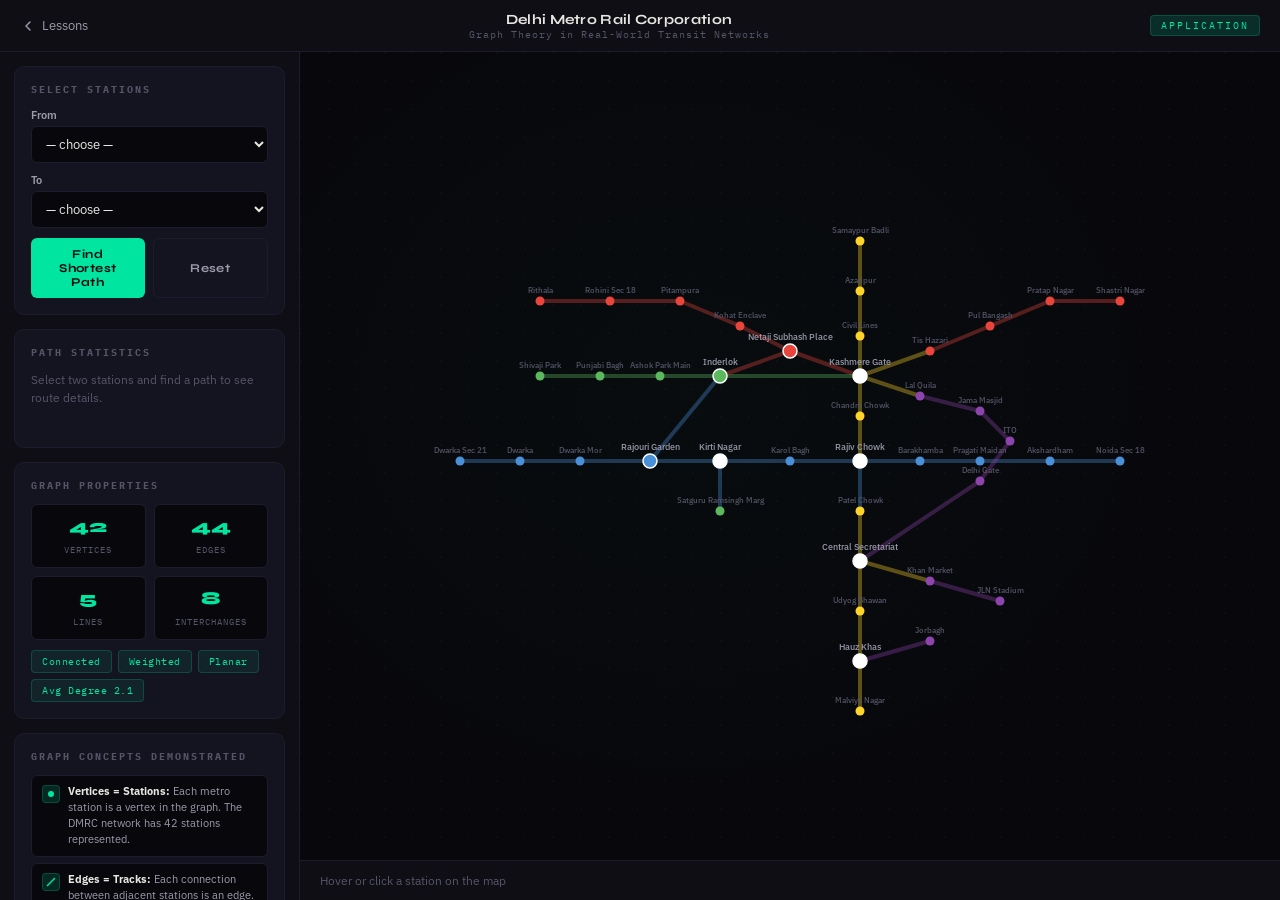
==== application.html @ 1f4780c2 "added applications" ====
<!DOCTYPE html>
<html lang="en">
<head>
    <meta charset="UTF-8">
    <meta name="viewport" content="width=device-width, initial-scale=1.0">
    <title>DMRC — Graph Theory in Practice</title>
    <link rel="preconnect" href="https://fonts.googleapis.com">
    <link rel="preconnect" href="https://fonts.gstatic.com" crossorigin>
    <link href="https://fonts.googleapis.com/css2?family=Syne:wght@400;600;700;800&family=IBM+Plex+Sans:wght@300;400;500;600&family=IBM+Plex+Mono:wght@300;400;500&display=swap" rel="stylesheet">
    <link rel="stylesheet" href="application.css">
</head>
<body>
    <div class="app-page">

        <header class="app-header">
            <a href="index.html" class="back-link">
                <svg width="16" height="16" viewBox="0 0 16 16" fill="none"><path d="M10 12L6 8l4-4" stroke="currentColor" stroke-width="1.5" stroke-linecap="round" stroke-linejoin="round"/></svg>
                Lessons
            </a>
            <div class="header-center">
                <h1 class="header-title">Delhi Metro Rail Corporation</h1>
                <p class="header-sub">Graph Theory in Real-World Transit Networks</p>
            </div>
            <span class="header-badge">APPLICATION</span>
        </header>

        <div class="app-body">

            <aside class="sidebar-panel">

                <div class="control-card">
                    <h3 class="card-heading">Select Stations</h3>
                    <div class="select-row">
                        <label>From</label>
                        <select id="sourceSelect">
                            <option value="">— choose —</option>
                        </select>
                    </div>
                    <div class="select-row">
                        <label>To</label>
                        <select id="destSelect">
                            <option value="">— choose —</option>
                        </select>
                    </div>
                    <div class="btn-row">
                        <button class="btn btn-primary" id="findPathBtn">Find Shortest Path</button>
                        <button class="btn btn-outline" id="resetBtn">Reset</button>
                    </div>
                </div>

                <div class="control-card">
                    <h3 class="card-heading">Path Statistics</h3>
                    <div id="pathOutput" class="path-output">
                        <p class="path-empty">Select two stations and find a path to see route details.</p>
                    </div>
                </div>

                <div class="control-card">
                    <h3 class="card-heading">Graph Properties</h3>
                    <div class="props-grid">
                        <div class="mini-prop">
                            <span class="mini-val" id="mpV">0</span>
                            <span class="mini-lbl">Vertices</span>
                        </div>
                        <div class="mini-prop">
                            <span class="mini-val" id="mpE">0</span>
                            <span class="mini-lbl">Edges</span>
                        </div>
                        <div class="mini-prop">
                            <span class="mini-val" id="mpLines">0</span>
                            <span class="mini-lbl">Lines</span>
                        </div>
                        <div class="mini-prop">
                            <span class="mini-val" id="mpInt">0</span>
                            <span class="mini-lbl">Interchanges</span>
                        </div>
                    </div>
                    <div class="detected-props" id="detectedProps"></div>
                </div>

                <div class="control-card">
                    <h3 class="card-heading">Graph Concepts Demonstrated</h3>
                    <div class="concepts-list" id="conceptsList"></div>
                </div>

            </aside>

            <main class="map-area">
                <div class="map-wrap" id="mapWrap">
                    <svg id="metroMap" xmlns="http://www.w3.org/2000/svg" viewBox="0 0 800 550">
                        <g id="edgesG"></g>
                        <g id="pathG"></g>
                        <g id="nodesG"></g>
                    </svg>
                </div>
                <div class="station-info" id="stationInfo">
                    <span class="info-empty">Hover or click a station on the map</span>
                </div>
            </main>

        </div>
    </div>
    <script src="application.js"></script>
</body>
</html>
---- application.css ----
:root {
    --bg: #08080c;
    --surface: #0e0e14;
    --surface-2: #141420;
    --border: #1c1c2e;
    --accent: #00e5a0;
    --accent-dim: rgba(0,229,160,0.15);
    --accent-glow: rgba(0,229,160,0.08);
    --text-primary: #e8e6e1;
    --text-secondary: #9a9aaa;
    --text-muted: #555568;

    --blue-line: #4a90d9;
    --yellow-line: #ffd428;
    --red-line: #e8453c;
    --green-line: #5cb85c;
    --violet-line: #8e44ad;
    --path-color: #00e5a0;
}

*, *::before, *::after { margin:0; padding:0; box-sizing:border-box; }
html { font-size:16px; }
body {
    font-family:'IBM Plex Sans',sans-serif;
    color:var(--text-primary);
    background:var(--bg);
    height:100vh;
    overflow:hidden;
}

/* ─── PAGE ─── */
.app-page { display:flex; flex-direction:column; height:100vh; }

.app-header {
    display:flex; align-items:center; justify-content:space-between;
    padding:0 20px; height:52px;
    background:var(--surface);
    border-bottom:1px solid var(--border);
    flex-shrink:0; z-index:10;
}
.back-link {
    display:flex; align-items:center; gap:6px;
    font-size:13px; color:var(--text-secondary);
    text-decoration:none; transition:color .2s;
}
.back-link:hover { color:var(--accent); }
.header-center { text-align:center; flex:1; }
.header-title {
    font-family:'Syne',sans-serif; font-size:14px;
    font-weight:700; letter-spacing:.3px;
}
.header-sub {
    font-family:'IBM Plex Mono',monospace; font-size:10px;
    color:var(--text-muted); letter-spacing:1px;
}
.header-badge {
    font-family:'IBM Plex Mono',monospace; font-size:10px;
    letter-spacing:2px; text-transform:uppercase;
    color:var(--accent); background:var(--accent-dim);
    padding:3px 10px; border-radius:4px;
    border:1px solid rgba(0,229,160,0.2);
}

/* ─── BODY ─── */
.app-body { display:flex; flex:1; overflow:hidden; }

/* ─── SIDEBAR ─── */
.sidebar-panel {
    width:300px; flex-shrink:0;
    background:var(--surface);
    border-right:1px solid var(--border);
    overflow-y:auto; padding:14px;
    display:flex; flex-direction:column; gap:14px;
}
.sidebar-panel::-webkit-scrollbar { width:4px; }
.sidebar-panel::-webkit-scrollbar-track { background:var(--surface); }
.sidebar-panel::-webkit-scrollbar-thumb { background:var(--border); border-radius:2px; }

.control-card {
    background:var(--surface-2);
    border:1px solid var(--border);
    border-radius:10px; padding:16px;
}
.card-heading {
    font-family:'IBM Plex Mono',monospace;
    font-size:10px; letter-spacing:2px;
    text-transform:uppercase; color:var(--text-muted);
    margin-bottom:12px;
}

/* ─── SELECTS ─── */
.select-row { margin-bottom:10px; }
.select-row label {
    display:block; font-size:11px; font-weight:600;
    color:var(--text-secondary); margin-bottom:4px;
}
.select-row select {
    width:100%; padding:8px 10px;
    background:var(--bg); color:var(--text-primary);
    border:1px solid var(--border); border-radius:6px;
    font-family:'IBM Plex Sans',sans-serif; font-size:13px;
    cursor:pointer; transition:border-color .2s;
}
.select-row select:focus {
    outline:none; border-color:var(--accent);
}
.select-row select option { background:var(--bg); }

/* ─── BUTTONS ─── */
.btn-row { display:flex; gap:8px; margin-top:4px; }
.btn {
    font-family:'Syne',sans-serif; font-weight:700;
    font-size:12px; letter-spacing:.4px;
    padding:9px 18px; border-radius:6px;
    cursor:pointer; transition:all .2s;
    border:none; flex:1; text-align:center;
}
.btn-primary { background:var(--accent); color:var(--bg); }
.btn-primary:hover { background:#00cc90; transform:translateY(-1px); box-shadow:0 3px 12px rgba(0,229,160,.25); }
.btn-outline { background:transparent; color:var(--text-secondary); border:1px solid var(--border); }
.btn-outline:hover { border-color:var(--accent); color:var(--accent); }

/* ─── PATH OUTPUT ─── */
.path-output { min-height:60px; }
.path-empty { font-size:12px; color:var(--text-muted); line-height:1.5; }
.path-summary {
    display:grid; grid-template-columns:1fr 1fr; gap:8px;
    margin-bottom:14px;
}
.path-stat {
    background:var(--bg); border-radius:6px; padding:10px;
    text-align:center; border:1px solid var(--border);
}
.path-stat .p-val {
    font-family:'Syne',sans-serif; font-size:20px;
    font-weight:800; color:var(--accent); display:block;
}
.path-stat .p-lbl {
    font-family:'IBM Plex Mono',monospace; font-size:9px;
    letter-spacing:1px; text-transform:uppercase;
    color:var(--text-muted);
}

.path-steps { display:flex; flex-direction:column; gap:0; position:relative; }
.step {
    display:flex; align-items:flex-start; gap:10px;
    padding:6px 0; position:relative;
}
.step-dot {
    width:12px; height:12px; border-radius:50%;
    flex-shrink:0; margin-top:3px; border:2px solid;
    position:relative; z-index:1;
}
.step-info { flex:1; }
.step-name { font-size:12px; font-weight:600; color:var(--text-primary); }
.step-detail {
    font-family:'IBM Plex Mono',monospace; font-size:10px;
    color:var(--text-muted); margin-top:1px;
}
.step-connector {
    width:2px; height:14px; margin-left:5px;
    position:relative; z-index:0;
}

/* ─── PROPS GRID ─── */
.props-grid {
    display:grid; grid-template-columns:1fr 1fr; gap:8px;
    margin-bottom:10px;
}
.mini-prop {
    background:var(--bg); border-radius:6px; padding:10px;
    text-align:center; border:1px solid var(--border);
}
.mini-val {
    font-family:'Syne',sans-serif; font-size:18px;
    font-weight:800; color:var(--accent); display:block;
}
.mini-lbl {
    font-family:'IBM Plex Mono',monospace; font-size:9px;
    letter-spacing:1px; text-transform:uppercase;
    color:var(--text-muted);
}

.detected-props {
    display:flex; flex-wrap:wrap; gap:6px;
}
.prop-tag {
    font-family:'IBM Plex Mono',monospace; font-size:10px;
    letter-spacing:.5px; padding:4px 10px;
    border-radius:4px; border:1px solid;
    color:var(--accent); background:var(--accent-glow);
    border-color:rgba(0,229,160,0.2);
}

.concepts-list { display:flex; flex-direction:column; gap:6px; }
.concept-item {
    display:flex; align-items:flex-start; gap:8px;
    padding:8px 10px; background:var(--bg);
    border-radius:6px; border:1px solid var(--border);
}
.concept-icon {
    width:18px; height:18px; border-radius:4px;
    background:var(--accent-dim); border:1px solid rgba(0,229,160,0.2);
    display:flex; align-items:center; justify-content:center;
    flex-shrink:0; margin-top:1px;
}
.concept-icon svg { width:10px; height:10px; }
.concept-text { font-size:11px; color:var(--text-secondary); line-height:1.45; }
.concept-text strong { color:var(--text-primary); }

/* ─── MAP ─── */
.map-area {
    flex:1; display:flex; flex-direction:column;
    overflow:hidden; background:var(--bg);
    background-image:
        radial-gradient(ellipse at 40% 40%, rgba(0,229,160,.02) 0%, transparent 60%),
        radial-gradient(circle at 1px 1px, rgba(255,255,255,.02) 1px, transparent 0);
    background-size:100%, 28px 28px;
}
.map-wrap {
    flex:1; padding:16px; overflow:auto;
    display:flex; align-items:center; justify-content:center;
}
#metroMap {
    width:100%; max-width:800px; height:auto;
    user-select:none;
}

/* ─── SVG ELEMENTS ─── */
.metro-edge { stroke-width:4; stroke-linecap:round; opacity:.35; }
.metro-edge.highlight { opacity:1; stroke-width:5; filter:drop-shadow(0 0 4px rgba(0,229,160,.5)); }
.station-node {
    cursor:pointer; transition:filter .15s;
}
.station-node:hover { filter:drop-shadow(0 0 6px rgba(0,229,160,.6)); }
.station-label {
    font-family:'IBM Plex Sans',sans-serif;
    font-size:8px; font-weight:500;
    fill:var(--text-muted); pointer-events:none;
    user-select:none;
}
.station-label.visible { fill:var(--text-secondary); font-size:9px; }
.path-glow { stroke-width:7; stroke-linecap:round; opacity:.2; fill:none; }
.path-line { stroke-width:4; stroke-linecap:round; fill:none; }
.path-station { fill:var(--path-color); }
.station-marker { transition:all .2s; }

/* ─── STATION INFO BAR ─── */
.station-info {
    padding:10px 20px; border-top:1px solid var(--border);
    background:var(--surface); min-height:40px;
    display:flex; align-items:center; gap:20px;
    flex-wrap:wrap;
}
.info-empty { font-size:12px; color:var(--text-muted); }
.info-stat {
    display:flex; align-items:center; gap:6px;
}
.info-dot {
    width:10px; height:10px; border-radius:50%;
}
.info-label {
    font-family:'IBM Plex Mono',monospace; font-size:10px;
    letter-spacing:1px; text-transform:uppercase;
    color:var(--text-muted);
}
.info-value {
    font-size:13px; font-weight:600; color:var(--text-primary);
}
.info-tag {
    font-family:'IBM Plex Mono',monospace; font-size:10px;
    padding:2px 8px; border-radius:3px;
}

/* ─── LINE LEGEND ─── */
.line-legend { display:flex; align-items:center; gap:12px; }
.legend-item { display:flex; align-items:center; gap:5px; }
.legend-line { width:16px; height:3px; border-radius:2px; }
.legend-name {
    font-family:'IBM Plex Mono',monospace;
    font-size:9px; color:var(--text-muted);
    letter-spacing:.5px;
}

/* ─── ANIMATIONS ─── */
@keyframes pathPulse {
    0%,100% { opacity:.15; }
    50% { opacity:.35; }
}
.path-glow { animation:pathPulse 1.8s ease infinite; }

@keyframes nodeBlink {
    0%,100% { r:6; }
    50% { r:8; }
}

/* ─── RESPONSIVE ─── */
@media (max-width:900px) {
    .app-body { flex-direction:column; }
    .sidebar-panel {
        width:100%; flex:none; max-height:35vh;
        border-right:none; border-bottom:1px solid var(--border);
    }
    .map-area { flex:1; }
    .app-header { padding:0 12px; }
    .header-sub { display:none; }
}
@media (max-width:600px) {
    .btn-row { flex-direction:column; }
    .props-grid { grid-template-columns:1fr 1fr; }
    .path-summary { grid-template-columns:1fr 1fr; }
}
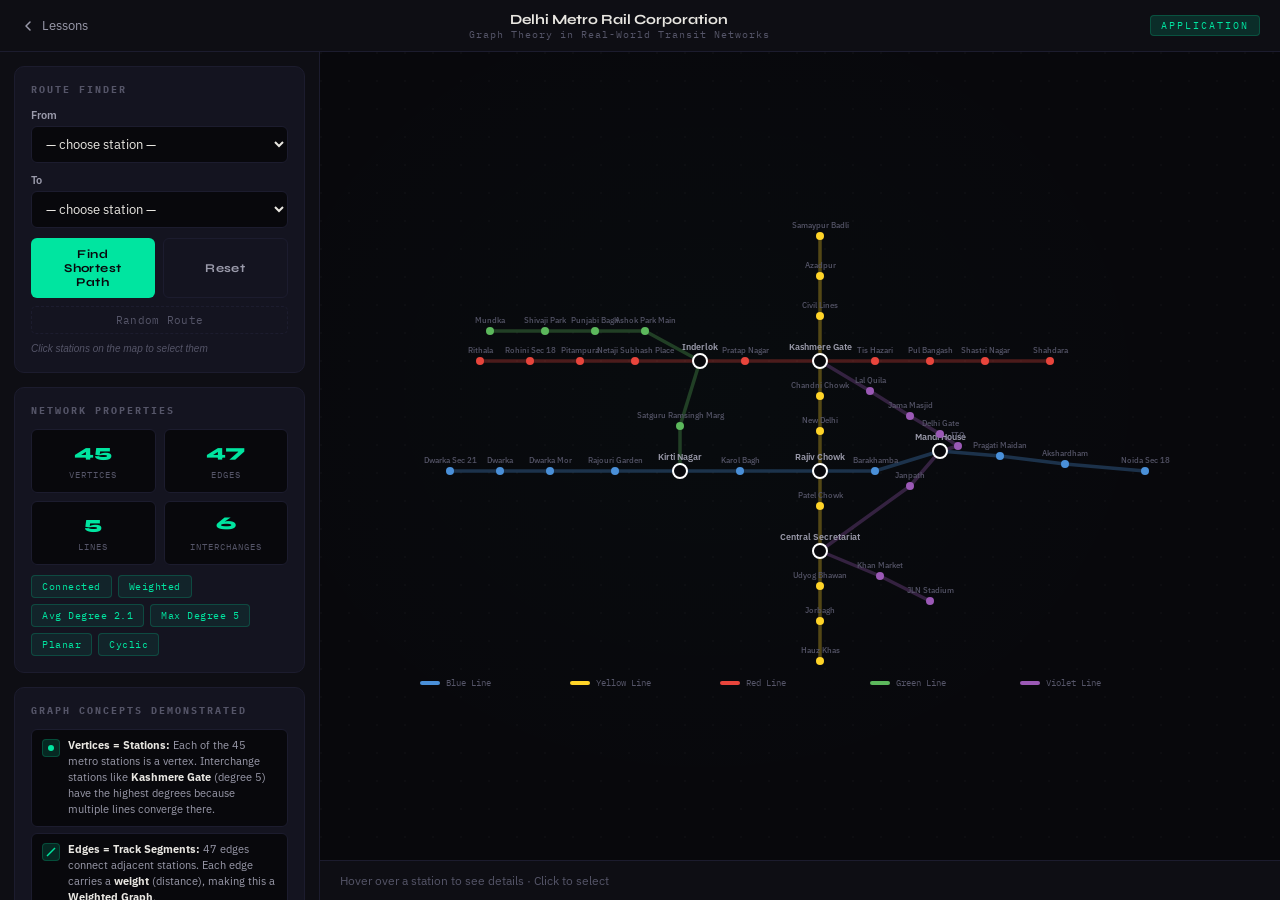
==== commit 6f7b8294: "added application updates" ====
--- a/application.html
+++ b/application.html
@@ -11,7 +11,6 @@
 </head>
 <body>
     <div class="app-page">
-
         <header class="app-header">
             <a href="index.html" class="back-link">
                 <svg width="16" height="16" viewBox="0 0 16 16" fill="none"><path d="M10 12L6 8l4-4" stroke="currentColor" stroke-width="1.5" stroke-linecap="round" stroke-linejoin="round"/></svg>
@@ -25,56 +24,39 @@
         </header>
 
         <div class="app-body">
-
-            <aside class="sidebar-panel">
+            <aside class="sidebar-panel" id="sidebarPanel">
 
                 <div class="control-card">
-                    <h3 class="card-heading">Select Stations</h3>
+                    <h3 class="card-heading">Route Finder</h3>
                     <div class="select-row">
                         <label>From</label>
-                        <select id="sourceSelect">
-                            <option value="">— choose —</option>
-                        </select>
+                        <select id="sourceSelect"><option value="">— choose station —</option></select>
                     </div>
                     <div class="select-row">
                         <label>To</label>
-                        <select id="destSelect">
-                            <option value="">— choose —</option>
-                        </select>
+                        <select id="destSelect"><option value="">— choose station —</option></select>
                     </div>
                     <div class="btn-row">
                         <button class="btn btn-primary" id="findPathBtn">Find Shortest Path</button>
                         <button class="btn btn-outline" id="resetBtn">Reset</button>
                     </div>
+                    <button class="btn btn-ghost" id="randomBtn">Random Route</button>
+                    <p class="hint-text">Click stations on the map to select them</p>
+                </div>
+
+                <div class="control-card" id="pathCard" style="display:none;">
+                    <h3 class="card-heading">Path Found</h3>
+                    <div id="pathOutput"></div>
+                </div>
+
+                <div class="control-card" id="analysisCard" style="display:none;">
+                    <h3 class="card-heading">Graph Analysis</h3>
+                    <div id="analysisOutput"></div>
                 </div>
 
                 <div class="control-card">
-                    <h3 class="card-heading">Path Statistics</h3>
-                    <div id="pathOutput" class="path-output">
-                        <p class="path-empty">Select two stations and find a path to see route details.</p>
-                    </div>
-                </div>
-
-                <div class="control-card">
-                    <h3 class="card-heading">Graph Properties</h3>
-                    <div class="props-grid">
-                        <div class="mini-prop">
-                            <span class="mini-val" id="mpV">0</span>
-                            <span class="mini-lbl">Vertices</span>
-                        </div>
-                        <div class="mini-prop">
-                            <span class="mini-val" id="mpE">0</span>
-                            <span class="mini-lbl">Edges</span>
-                        </div>
-                        <div class="mini-prop">
-                            <span class="mini-val" id="mpLines">0</span>
-                            <span class="mini-lbl">Lines</span>
-                        </div>
-                        <div class="mini-prop">
-                            <span class="mini-val" id="mpInt">0</span>
-                            <span class="mini-lbl">Interchanges</span>
-                        </div>
-                    </div>
+                    <h3 class="card-heading">Network Properties</h3>
+                    <div class="props-grid" id="propsGrid"></div>
                     <div class="detected-props" id="detectedProps"></div>
                 </div>
 
@@ -87,17 +69,23 @@
 
             <main class="map-area">
                 <div class="map-wrap" id="mapWrap">
-                    <svg id="metroMap" xmlns="http://www.w3.org/2000/svg" viewBox="0 0 800 550">
+                    <svg id="metroMap" xmlns="http://www.w3.org/2000/svg" viewBox="0 0 800 520">
+                        <defs>
+                            <filter id="glow">
+                                <feGaussianBlur stdDeviation="3" result="blur"/>
+                                <feMerge><feMergeNode in="blur"/><feMergeNode in="SourceGraphic"/></feMerge>
+                            </filter>
+                        </defs>
                         <g id="edgesG"></g>
                         <g id="pathG"></g>
                         <g id="nodesG"></g>
+                        <g id="legendG" transform="translate(20,485)"></g>
                     </svg>
                 </div>
                 <div class="station-info" id="stationInfo">
-                    <span class="info-empty">Hover or click a station on the map</span>
+                    <span class="info-empty">Hover over a station to see details · Click to select</span>
                 </div>
             </main>
-
         </div>
     </div>
     <script src="application.js"></script>
--- a/application.css
+++ b/application.css
@@ -9,301 +9,182 @@
     --text-primary: #e8e6e1;
     --text-secondary: #9a9aaa;
     --text-muted: #555568;
-
     --blue-line: #4a90d9;
     --yellow-line: #ffd428;
     --red-line: #e8453c;
     --green-line: #5cb85c;
-    --violet-line: #8e44ad;
-    --path-color: #00e5a0;
+    --violet-line: #9b59b6;
 }
 
 *, *::before, *::after { margin:0; padding:0; box-sizing:border-box; }
 html { font-size:16px; }
-body {
-    font-family:'IBM Plex Sans',sans-serif;
-    color:var(--text-primary);
-    background:var(--bg);
-    height:100vh;
-    overflow:hidden;
-}
+body { font-family:'IBM Plex Sans',sans-serif; color:var(--text-primary); background:var(--bg); height:100vh; overflow:hidden; }
 
-/* ─── PAGE ─── */
 .app-page { display:flex; flex-direction:column; height:100vh; }
-
 .app-header {
     display:flex; align-items:center; justify-content:space-between;
-    padding:0 20px; height:52px;
-    background:var(--surface);
-    border-bottom:1px solid var(--border);
-    flex-shrink:0; z-index:10;
+    padding:0 20px; height:52px; background:var(--surface);
+    border-bottom:1px solid var(--border); flex-shrink:0; z-index:10;
 }
-.back-link {
-    display:flex; align-items:center; gap:6px;
-    font-size:13px; color:var(--text-secondary);
-    text-decoration:none; transition:color .2s;
-}
+.back-link { display:flex; align-items:center; gap:6px; font-size:13px; color:var(--text-secondary); text-decoration:none; transition:color .2s; }
 .back-link:hover { color:var(--accent); }
 .header-center { text-align:center; flex:1; }
-.header-title {
-    font-family:'Syne',sans-serif; font-size:14px;
-    font-weight:700; letter-spacing:.3px;
-}
-.header-sub {
-    font-family:'IBM Plex Mono',monospace; font-size:10px;
-    color:var(--text-muted); letter-spacing:1px;
-}
-.header-badge {
-    font-family:'IBM Plex Mono',monospace; font-size:10px;
-    letter-spacing:2px; text-transform:uppercase;
-    color:var(--accent); background:var(--accent-dim);
-    padding:3px 10px; border-radius:4px;
-    border:1px solid rgba(0,229,160,0.2);
-}
+.header-title { font-family:'Syne',sans-serif; font-size:14px; font-weight:700; }
+.header-sub { font-family:'IBM Plex Mono',monospace; font-size:10px; color:var(--text-muted); letter-spacing:1px; }
+.header-badge { font-family:'IBM Plex Mono',monospace; font-size:10px; letter-spacing:2px; text-transform:uppercase; color:var(--accent); background:var(--accent-dim); padding:3px 10px; border-radius:4px; border:1px solid rgba(0,229,160,0.2); }
 
-/* ─── BODY ─── */
 .app-body { display:flex; flex:1; overflow:hidden; }
 
 /* ─── SIDEBAR ─── */
 .sidebar-panel {
-    width:300px; flex-shrink:0;
-    background:var(--surface);
-    border-right:1px solid var(--border);
-    overflow-y:auto; padding:14px;
-    display:flex; flex-direction:column; gap:14px;
+    width:320px; flex-shrink:0; background:var(--surface);
+    border-right:1px solid var(--border); overflow-y:auto;
+    padding:14px; display:flex; flex-direction:column; gap:14px;
 }
 .sidebar-panel::-webkit-scrollbar { width:4px; }
 .sidebar-panel::-webkit-scrollbar-track { background:var(--surface); }
 .sidebar-panel::-webkit-scrollbar-thumb { background:var(--border); border-radius:2px; }
 
-.control-card {
-    background:var(--surface-2);
-    border:1px solid var(--border);
-    border-radius:10px; padding:16px;
+.control-card { background:var(--surface-2); border:1px solid var(--border); border-radius:10px; padding:16px; }
+.card-heading { font-family:'IBM Plex Mono',monospace; font-size:10px; letter-spacing:2px; text-transform:uppercase; color:var(--text-muted); margin-bottom:12px; }
+
+.select-row { margin-bottom:10px; }
+.select-row label { display:block; font-size:11px; font-weight:600; color:var(--text-secondary); margin-bottom:4px; }
+.select-row select {
+    width:100%; padding:8px 10px; background:var(--bg); color:var(--text-primary);
+    border:1px solid var(--border); border-radius:6px; font-family:'IBM Plex Sans',sans-serif;
+    font-size:13px; cursor:pointer; transition:border-color .2s;
 }
-.card-heading {
-    font-family:'IBM Plex Mono',monospace;
-    font-size:10px; letter-spacing:2px;
-    text-transform:uppercase; color:var(--text-muted);
-    margin-bottom:12px;
-}
-
-/* ─── SELECTS ─── */
-.select-row { margin-bottom:10px; }
-.select-row label {
-    display:block; font-size:11px; font-weight:600;
-    color:var(--text-secondary); margin-bottom:4px;
-}
-.select-row select {
-    width:100%; padding:8px 10px;
-    background:var(--bg); color:var(--text-primary);
-    border:1px solid var(--border); border-radius:6px;
-    font-family:'IBM Plex Sans',sans-serif; font-size:13px;
-    cursor:pointer; transition:border-color .2s;
-}
-.select-row select:focus {
-    outline:none; border-color:var(--accent);
-}
+.select-row select:focus { outline:none; border-color:var(--accent); }
 .select-row select option { background:var(--bg); }
 
-/* ─── BUTTONS ─── */
-.btn-row { display:flex; gap:8px; margin-top:4px; }
+.btn-row { display:flex; gap:8px; margin-top:4px; margin-bottom:8px; }
 .btn {
-    font-family:'Syne',sans-serif; font-weight:700;
-    font-size:12px; letter-spacing:.4px;
-    padding:9px 18px; border-radius:6px;
-    cursor:pointer; transition:all .2s;
-    border:none; flex:1; text-align:center;
+    font-family:'Syne',sans-serif; font-weight:700; font-size:12px;
+    letter-spacing:.4px; padding:9px 18px; border-radius:6px;
+    cursor:pointer; transition:all .2s; border:none; flex:1; text-align:center;
 }
 .btn-primary { background:var(--accent); color:var(--bg); }
 .btn-primary:hover { background:#00cc90; transform:translateY(-1px); box-shadow:0 3px 12px rgba(0,229,160,.25); }
 .btn-outline { background:transparent; color:var(--text-secondary); border:1px solid var(--border); }
 .btn-outline:hover { border-color:var(--accent); color:var(--accent); }
+.btn-ghost {
+    font-family:'IBM Plex Mono',monospace; font-size:11px; font-weight:400;
+    padding:6px 12px; border-radius:5px; cursor:pointer;
+    background:transparent; border:1px dashed var(--border); color:var(--text-muted);
+    width:100%; transition:all .2s; letter-spacing:.3px;
+}
+.btn-ghost:hover { border-color:var(--accent); color:var(--accent); border-style:solid; }
+.hint-text { font-size:10px; color:var(--text-muted); margin-top:8px; line-height:1.4; font-style:italic; }
 
 /* ─── PATH OUTPUT ─── */
-.path-output { min-height:60px; }
-.path-empty { font-size:12px; color:var(--text-muted); line-height:1.5; }
-.path-summary {
-    display:grid; grid-template-columns:1fr 1fr; gap:8px;
-    margin-bottom:14px;
-}
-.path-stat {
-    background:var(--bg); border-radius:6px; padding:10px;
-    text-align:center; border:1px solid var(--border);
-}
-.path-stat .p-val {
-    font-family:'Syne',sans-serif; font-size:20px;
-    font-weight:800; color:var(--accent); display:block;
-}
-.path-stat .p-lbl {
-    font-family:'IBM Plex Mono',monospace; font-size:9px;
-    letter-spacing:1px; text-transform:uppercase;
-    color:var(--text-muted);
-}
+.path-summary { display:grid; grid-template-columns:1fr 1fr; gap:8px; margin-bottom:14px; }
+.path-stat { background:var(--bg); border-radius:6px; padding:10px; text-align:center; border:1px solid var(--border); }
+.path-stat .p-val { font-family:'Syne',sans-serif; font-size:20px; font-weight:800; color:var(--accent); display:block; }
+.path-stat .p-lbl { font-family:'IBM Plex Mono',monospace; font-size:9px; letter-spacing:1px; text-transform:uppercase; color:var(--text-muted); }
 
-.path-steps { display:flex; flex-direction:column; gap:0; position:relative; }
-.step {
-    display:flex; align-items:flex-start; gap:10px;
-    padding:6px 0; position:relative;
-}
-.step-dot {
-    width:12px; height:12px; border-radius:50%;
-    flex-shrink:0; margin-top:3px; border:2px solid;
-    position:relative; z-index:1;
-}
+.path-steps { display:flex; flex-direction:column; gap:0; max-height:250px; overflow-y:auto; padding-right:4px; }
+.path-steps::-webkit-scrollbar { width:3px; }
+.path-steps::-webkit-scrollbar-thumb { background:var(--border); border-radius:2px; }
+.step { display:flex; align-items:flex-start; gap:10px; padding:5px 0; }
+.step-dot { width:12px; height:12px; border-radius:50%; flex-shrink:0; margin-top:3px; border:2px solid; position:relative; z-index:1; }
 .step-info { flex:1; }
 .step-name { font-size:12px; font-weight:600; color:var(--text-primary); }
-.step-detail {
-    font-family:'IBM Plex Mono',monospace; font-size:10px;
-    color:var(--text-muted); margin-top:1px;
+.step-detail { font-family:'IBM Plex Mono',monospace; font-size:10px; color:var(--text-muted); margin-top:1px; }
+.step-line-tag {
+    display:inline-block; font-family:'IBM Plex Mono',monospace; font-size:9px;
+    padding:1px 6px; border-radius:3px; margin-top:2px; letter-spacing:.5px;
 }
-.step-connector {
-    width:2px; height:14px; margin-left:5px;
-    position:relative; z-index:0;
+.step-connector { width:2px; height:10px; margin-left:5px; }
+
+/* ─── ANALYSIS ─── */
+.analysis-type {
+    font-family:'Syne',sans-serif; font-size:18px; font-weight:800;
+    color:var(--accent); margin-bottom:6px;
 }
+.analysis-sub { font-size:12px; color:var(--text-secondary); margin-bottom:14px; line-height:1.5; }
+.analysis-props { display:flex; flex-wrap:wrap; gap:6px; margin-bottom:14px; }
+.analysis-tag {
+    font-family:'IBM Plex Mono',monospace; font-size:10px; letter-spacing:.5px;
+    padding:4px 10px; border-radius:4px; border:1px solid;
+}
+.analysis-tag.yes { color:var(--accent); background:var(--accent-glow); border-color:rgba(0,229,160,0.2); }
+.analysis-tag.info { color:var(--blue-line); background:rgba(74,144,217,0.1); border-color:rgba(74,144,217,0.2); }
+
+.analysis-lines { margin-top:8px; }
+.analysis-line-item {
+    display:flex; align-items:center; gap:8px; padding:5px 0;
+    font-size:12px; color:var(--text-secondary);
+}
+.analysis-line-bar { width:16px; height:3px; border-radius:2px; flex-shrink:0; }
 
 /* ─── PROPS GRID ─── */
-.props-grid {
-    display:grid; grid-template-columns:1fr 1fr; gap:8px;
-    margin-bottom:10px;
-}
-.mini-prop {
-    background:var(--bg); border-radius:6px; padding:10px;
-    text-align:center; border:1px solid var(--border);
-}
-.mini-val {
-    font-family:'Syne',sans-serif; font-size:18px;
-    font-weight:800; color:var(--accent); display:block;
-}
-.mini-lbl {
-    font-family:'IBM Plex Mono',monospace; font-size:9px;
-    letter-spacing:1px; text-transform:uppercase;
-    color:var(--text-muted);
-}
-
-.detected-props {
-    display:flex; flex-wrap:wrap; gap:6px;
-}
+.props-grid { display:grid; grid-template-columns:1fr 1fr; gap:8px; margin-bottom:10px; }
+.mini-prop { background:var(--bg); border-radius:6px; padding:10px; text-align:center; border:1px solid var(--border); }
+.mini-val { font-family:'Syne',sans-serif; font-size:18px; font-weight:800; color:var(--accent); display:block; }
+.mini-lbl { font-family:'IBM Plex Mono',monospace; font-size:9px; letter-spacing:1px; text-transform:uppercase; color:var(--text-muted); }
+.detected-props { display:flex; flex-wrap:wrap; gap:6px; }
 .prop-tag {
-    font-family:'IBM Plex Mono',monospace; font-size:10px;
-    letter-spacing:.5px; padding:4px 10px;
-    border-radius:4px; border:1px solid;
+    font-family:'IBM Plex Mono',monospace; font-size:10px; letter-spacing:.5px;
+    padding:4px 10px; border-radius:4px; border:1px solid rgba(0,229,160,0.2);
     color:var(--accent); background:var(--accent-glow);
-    border-color:rgba(0,229,160,0.2);
 }
 
 .concepts-list { display:flex; flex-direction:column; gap:6px; }
-.concept-item {
-    display:flex; align-items:flex-start; gap:8px;
-    padding:8px 10px; background:var(--bg);
-    border-radius:6px; border:1px solid var(--border);
-}
-.concept-icon {
-    width:18px; height:18px; border-radius:4px;
-    background:var(--accent-dim); border:1px solid rgba(0,229,160,0.2);
-    display:flex; align-items:center; justify-content:center;
-    flex-shrink:0; margin-top:1px;
-}
+.concept-item { display:flex; align-items:flex-start; gap:8px; padding:8px 10px; background:var(--bg); border-radius:6px; border:1px solid var(--border); }
+.concept-icon { width:18px; height:18px; border-radius:4px; background:var(--accent-dim); border:1px solid rgba(0,229,160,0.2); display:flex; align-items:center; justify-content:center; flex-shrink:0; margin-top:1px; }
 .concept-icon svg { width:10px; height:10px; }
 .concept-text { font-size:11px; color:var(--text-secondary); line-height:1.45; }
 .concept-text strong { color:var(--text-primary); }
 
 /* ─── MAP ─── */
 .map-area {
-    flex:1; display:flex; flex-direction:column;
-    overflow:hidden; background:var(--bg);
+    flex:1; display:flex; flex-direction:column; overflow:hidden; background:var(--bg);
     background-image:
-        radial-gradient(ellipse at 40% 40%, rgba(0,229,160,.02) 0%, transparent 60%),
-        radial-gradient(circle at 1px 1px, rgba(255,255,255,.02) 1px, transparent 0);
+        radial-gradient(ellipse at 40% 40%, rgba(0,229,160,.015) 0%, transparent 60%),
+        radial-gradient(circle at 1px 1px, rgba(255,255,255,.018) 1px, transparent 0);
     background-size:100%, 28px 28px;
 }
-.map-wrap {
-    flex:1; padding:16px; overflow:auto;
-    display:flex; align-items:center; justify-content:center;
+.map-wrap { flex:1; padding:16px; overflow:auto; display:flex; align-items:center; justify-content:center; }
+#metroMap { width:100%; max-width:800px; height:auto; user-select:none; }
+
+.metro-edge { stroke-width:3.5; stroke-linecap:round; opacity:.3; transition:opacity .3s; }
+.metro-edge.highlight { opacity:.9; stroke-width:5; filter:url(#glow); }
+.station-node { cursor:pointer; transition:filter .15s; }
+.station-node:hover { filter:drop-shadow(0 0 8px rgba(0,229,160,.7)); }
+.station-label {
+    font-family:'IBM Plex Sans',sans-serif; font-size:7.5px; font-weight:500;
+    fill:var(--text-muted); pointer-events:none; user-select:none;
 }
-#metroMap {
-    width:100%; max-width:800px; height:auto;
-    user-select:none;
-}
-
-/* ─── SVG ELEMENTS ─── */
-.metro-edge { stroke-width:4; stroke-linecap:round; opacity:.35; }
-.metro-edge.highlight { opacity:1; stroke-width:5; filter:drop-shadow(0 0 4px rgba(0,229,160,.5)); }
-.station-node {
-    cursor:pointer; transition:filter .15s;
-}
-.station-node:hover { filter:drop-shadow(0 0 6px rgba(0,229,160,.6)); }
-.station-label {
-    font-family:'IBM Plex Sans',sans-serif;
-    font-size:8px; font-weight:500;
-    fill:var(--text-muted); pointer-events:none;
-    user-select:none;
-}
-.station-label.visible { fill:var(--text-secondary); font-size:9px; }
-.path-glow { stroke-width:7; stroke-linecap:round; opacity:.2; fill:none; }
-.path-line { stroke-width:4; stroke-linecap:round; fill:none; }
-.path-station { fill:var(--path-color); }
-.station-marker { transition:all .2s; }
+.station-label.interchange-label { font-size:8.5px; font-weight:600; fill:var(--text-secondary); }
+.path-glow { stroke-width:8; stroke-linecap:round; opacity:0; fill:none; animation:pathPulse 1.5s ease infinite; }
+.path-line { stroke-width:4; stroke-linecap:round; fill:none; stroke:var(--accent); }
+.path-station-ring { fill:none; stroke:var(--accent); stroke-width:2; opacity:.6; }
+@keyframes pathPulse { 0%,100% { opacity:.1; } 50% { opacity:.3; } }
+@keyframes nodeAppear { from { r:0; } to { r:1; } }
 
 /* ─── STATION INFO BAR ─── */
 .station-info {
     padding:10px 20px; border-top:1px solid var(--border);
     background:var(--surface); min-height:40px;
-    display:flex; align-items:center; gap:20px;
-    flex-wrap:wrap;
+    display:flex; align-items:center; gap:16px; flex-wrap:wrap;
 }
 .info-empty { font-size:12px; color:var(--text-muted); }
-.info-stat {
-    display:flex; align-items:center; gap:6px;
-}
-.info-dot {
-    width:10px; height:10px; border-radius:50%;
-}
-.info-label {
-    font-family:'IBM Plex Mono',monospace; font-size:10px;
-    letter-spacing:1px; text-transform:uppercase;
-    color:var(--text-muted);
-}
-.info-value {
-    font-size:13px; font-weight:600; color:var(--text-primary);
-}
+.info-stat { display:flex; align-items:center; gap:6px; }
+.info-dot { width:10px; height:10px; border-radius:50%; }
+.info-value { font-size:13px; font-weight:600; color:var(--text-primary); }
 .info-tag {
     font-family:'IBM Plex Mono',monospace; font-size:10px;
     padding:2px 8px; border-radius:3px;
 }
 
-/* ─── LINE LEGEND ─── */
-.line-legend { display:flex; align-items:center; gap:12px; }
-.legend-item { display:flex; align-items:center; gap:5px; }
-.legend-line { width:16px; height:3px; border-radius:2px; }
-.legend-name {
-    font-family:'IBM Plex Mono',monospace;
-    font-size:9px; color:var(--text-muted);
-    letter-spacing:.5px;
-}
-
-/* ─── ANIMATIONS ─── */
-@keyframes pathPulse {
-    0%,100% { opacity:.15; }
-    50% { opacity:.35; }
-}
-.path-glow { animation:pathPulse 1.8s ease infinite; }
-
-@keyframes nodeBlink {
-    0%,100% { r:6; }
-    50% { r:8; }
-}
-
 /* ─── RESPONSIVE ─── */
 @media (max-width:900px) {
     .app-body { flex-direction:column; }
-    .sidebar-panel {
-        width:100%; flex:none; max-height:35vh;
-        border-right:none; border-bottom:1px solid var(--border);
-    }
+    .sidebar-panel { width:100%; flex:none; max-height:40vh; border-right:none; border-bottom:1px solid var(--border); }
     .map-area { flex:1; }
+    .header-sub { display:none; }
     .app-header { padding:0 12px; }
-    .header-sub { display:none; }
 }
 @media (max-width:600px) {
     .btn-row { flex-direction:column; }
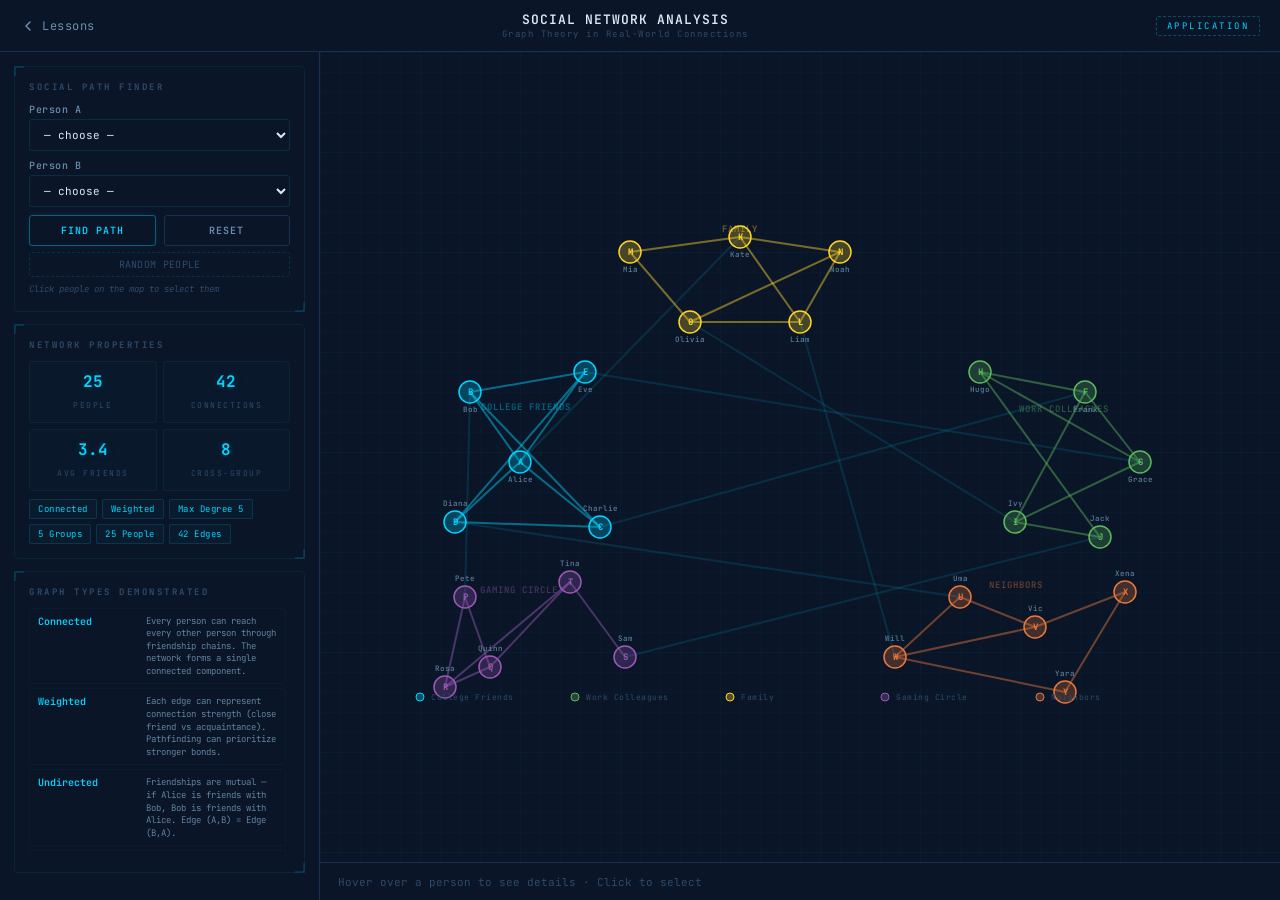
==== commit d220d16e: "updated layout and application" ====
--- a/application.html
+++ b/application.html
@@ -3,10 +3,10 @@
 <head>
     <meta charset="UTF-8">
     <meta name="viewport" content="width=device-width, initial-scale=1.0">
-    <title>DMRC — Graph Theory in Practice</title>
+    <title>Social Network — Graph Theory in Practice</title>
     <link rel="preconnect" href="https://fonts.googleapis.com">
     <link rel="preconnect" href="https://fonts.gstatic.com" crossorigin>
-    <link href="https://fonts.googleapis.com/css2?family=Syne:wght@400;600;700;800&family=IBM+Plex+Sans:wght@300;400;500;600&family=IBM+Plex+Mono:wght@300;400;500&display=swap" rel="stylesheet">
+    <link href="https://fonts.googleapis.com/css2?family=JetBrains+Mono:wght@300;400;500;600;700&display=swap" rel="stylesheet">
     <link rel="stylesheet" href="application.css">
 </head>
 <body>
@@ -17,8 +17,8 @@
                 Lessons
             </a>
             <div class="header-center">
-                <h1 class="header-title">Delhi Metro Rail Corporation</h1>
-                <p class="header-sub">Graph Theory in Real-World Transit Networks</p>
+                <h1 class="header-title">Social Network Analysis</h1>
+                <p class="header-sub">Graph Theory in Real-World Connections</p>
             </div>
             <span class="header-badge">APPLICATION</span>
         </header>
@@ -27,31 +27,36 @@
             <aside class="sidebar-panel" id="sidebarPanel">
 
                 <div class="control-card">
-                    <h3 class="card-heading">Route Finder</h3>
+                    <h3 class="card-heading">Social Path Finder</h3>
                     <div class="select-row">
-                        <label>From</label>
-                        <select id="sourceSelect"><option value="">— choose station —</option></select>
+                        <label>Person A</label>
+                        <select id="personA"><option value="">— choose —</option></select>
                     </div>
                     <div class="select-row">
-                        <label>To</label>
-                        <select id="destSelect"><option value="">— choose station —</option></select>
+                        <label>Person B</label>
+                        <select id="personB"><option value="">— choose —</option></select>
                     </div>
                     <div class="btn-row">
-                        <button class="btn btn-primary" id="findPathBtn">Find Shortest Path</button>
+                        <button class="btn btn-primary" id="findPathBtn">Find Path</button>
                         <button class="btn btn-outline" id="resetBtn">Reset</button>
                     </div>
-                    <button class="btn btn-ghost" id="randomBtn">Random Route</button>
-                    <p class="hint-text">Click stations on the map to select them</p>
+                    <button class="btn btn-ghost" id="randomBtn">Random People</button>
+                    <p class="hint-text">Click people on the map to select them</p>
                 </div>
 
                 <div class="control-card" id="pathCard" style="display:none;">
-                    <h3 class="card-heading">Path Found</h3>
+                    <h3 class="card-heading">Connection Path</h3>
                     <div id="pathOutput"></div>
                 </div>
 
-                <div class="control-card" id="analysisCard" style="display:none;">
-                    <h3 class="card-heading">Graph Analysis</h3>
-                    <div id="analysisOutput"></div>
+                <div class="control-card" id="profileCard" style="display:none;">
+                    <h3 class="card-heading">Profile</h3>
+                    <div id="profileOutput"></div>
+                </div>
+
+                <div class="control-card" id="suggestCard" style="display:none;">
+                    <h3 class="card-heading">People You May Know</h3>
+                    <div id="suggestOutput"></div>
                 </div>
 
                 <div class="control-card">
@@ -61,29 +66,35 @@
                 </div>
 
                 <div class="control-card">
-                    <h3 class="card-heading">Graph Concepts Demonstrated</h3>
-                    <div class="concepts-list" id="conceptsList"></div>
+                    <h3 class="card-heading">Graph Types Demonstrated</h3>
+                    <div class="graph-types-list" id="graphTypesList"></div>
                 </div>
 
             </aside>
 
             <main class="map-area">
                 <div class="map-wrap" id="mapWrap">
-                    <svg id="metroMap" xmlns="http://www.w3.org/2000/svg" viewBox="0 0 800 520">
+                    <svg id="networkMap" xmlns="http://www.w3.org/2000/svg" viewBox="0 0 800 530">
                         <defs>
                             <filter id="glow">
                                 <feGaussianBlur stdDeviation="3" result="blur"/>
                                 <feMerge><feMergeNode in="blur"/><feMergeNode in="SourceGraphic"/></feMerge>
                             </filter>
+                            <filter id="nodeGlow">
+                                <feGaussianBlur stdDeviation="4" result="blur"/>
+                                <feMerge><feMergeNode in="blur"/><feMergeNode in="SourceGraphic"/></feMerge>
+                            </filter>
                         </defs>
+                        <g id="groupLabelsG"></g>
                         <g id="edgesG"></g>
                         <g id="pathG"></g>
+                        <g id="suggestG"></g>
                         <g id="nodesG"></g>
-                        <g id="legendG" transform="translate(20,485)"></g>
+                        <g id="legendG" transform="translate(15,500)"></g>
                     </svg>
                 </div>
                 <div class="station-info" id="stationInfo">
-                    <span class="info-empty">Hover over a station to see details · Click to select</span>
+                    <span class="info-empty">Hover over a person to see details · Click to select</span>
                 </div>
             </main>
         </div>
--- a/application.css
+++ b/application.css
@@ -1,184 +1,247 @@
 :root {
-    --bg: #08080c;
-    --surface: #0e0e14;
-    --surface-2: #141420;
-    --border: #1c1c2e;
-    --accent: #00e5a0;
-    --accent-dim: rgba(0,229,160,0.15);
-    --accent-glow: rgba(0,229,160,0.08);
-    --text-primary: #e8e6e1;
-    --text-secondary: #9a9aaa;
-    --text-muted: #555568;
-    --blue-line: #4a90d9;
-    --yellow-line: #ffd428;
-    --red-line: #e8453c;
-    --green-line: #5cb85c;
-    --violet-line: #9b59b6;
+    --bg: #0a1628;
+    --surface: #0d1b2e;
+    --surface-2: #0f1f38;
+    --border: #1a3050;
+    --accent: #00d4ff;
+    --accent-dim: rgba(0,212,255,0.10);
+    --accent-glow: rgba(0,212,255,0.06);
+    --text-primary: #dce8f4;
+    --text-secondary: #6a8fad;
+    --text-muted: #2e4a6a;
+    --college: #00d4ff;
+    --work: #5cb85c;
+    --family: #ffd428;
+    --gaming: #9b59b6;
+    --neighbor: #e8783c;
 }
 
 *, *::before, *::after { margin:0; padding:0; box-sizing:border-box; }
 html { font-size:16px; }
-body { font-family:'IBM Plex Sans',sans-serif; color:var(--text-primary); background:var(--bg); height:100vh; overflow:hidden; }
+body { font-family:'JetBrains Mono',monospace; color:var(--text-primary); background:var(--bg); height:100vh; overflow:hidden; }
 
 .app-page { display:flex; flex-direction:column; height:100vh; }
 .app-header {
     display:flex; align-items:center; justify-content:space-between;
-    padding:0 20px; height:52px; background:var(--surface);
+    padding:0 20px; height:52px;
+    background:rgba(10,22,40,0.95);
     border-bottom:1px solid var(--border); flex-shrink:0; z-index:10;
 }
-.back-link { display:flex; align-items:center; gap:6px; font-size:13px; color:var(--text-secondary); text-decoration:none; transition:color .2s; }
+.back-link { display:flex; align-items:center; gap:6px; font-size:12px; color:var(--text-secondary); text-decoration:none; transition:color .2s; letter-spacing:.5px; }
 .back-link:hover { color:var(--accent); }
 .header-center { text-align:center; flex:1; }
-.header-title { font-family:'Syne',sans-serif; font-size:14px; font-weight:700; }
-.header-sub { font-family:'IBM Plex Mono',monospace; font-size:10px; color:var(--text-muted); letter-spacing:1px; }
-.header-badge { font-family:'IBM Plex Mono',monospace; font-size:10px; letter-spacing:2px; text-transform:uppercase; color:var(--accent); background:var(--accent-dim); padding:3px 10px; border-radius:4px; border:1px solid rgba(0,229,160,0.2); }
+.header-title { font-size:13px; font-weight:600; letter-spacing:1px; text-transform:uppercase; }
+.header-sub { font-size:9px; color:var(--text-muted); letter-spacing:1.5px; }
+.header-badge { font-size:9px; letter-spacing:2.5px; text-transform:uppercase; color:var(--accent); border:1px dashed rgba(0,212,255,0.3); padding:3px 10px; border-radius:2px; }
 
 .app-body { display:flex; flex:1; overflow:hidden; }
 
 /* ─── SIDEBAR ─── */
 .sidebar-panel {
-    width:320px; flex-shrink:0; background:var(--surface);
-    border-right:1px solid var(--border); overflow-y:auto;
-    padding:14px; display:flex; flex-direction:column; gap:14px;
+    width:320px; flex-shrink:0;
+    background:rgba(10,22,40,0.95);
+    border-right:1px solid var(--border);
+    overflow-y:auto; padding:14px;
+    display:flex; flex-direction:column; gap:12px;
 }
 .sidebar-panel::-webkit-scrollbar { width:4px; }
-.sidebar-panel::-webkit-scrollbar-track { background:var(--surface); }
+.sidebar-panel::-webkit-scrollbar-track { background:var(--bg); }
 .sidebar-panel::-webkit-scrollbar-thumb { background:var(--border); border-radius:2px; }
 
-.control-card { background:var(--surface-2); border:1px solid var(--border); border-radius:10px; padding:16px; }
-.card-heading { font-family:'IBM Plex Mono',monospace; font-size:10px; letter-spacing:2px; text-transform:uppercase; color:var(--text-muted); margin-bottom:12px; }
-
-.select-row { margin-bottom:10px; }
-.select-row label { display:block; font-size:11px; font-weight:600; color:var(--text-secondary); margin-bottom:4px; }
+.control-card {
+    background:transparent;
+    border:1px solid rgba(0,212,255,0.08);
+    border-radius:4px; padding:14px;
+    position:relative;
+}
+.control-card::before {
+    content:''; position:absolute;
+    top:-1px; left:-1px; width:10px; height:10px;
+    border-top:2px solid rgba(0,212,255,0.15);
+    border-left:2px solid rgba(0,212,255,0.15);
+}
+.control-card::after {
+    content:''; position:absolute;
+    bottom:-1px; right:-1px; width:10px; height:10px;
+    border-bottom:2px solid rgba(0,212,255,0.15);
+    border-right:2px solid rgba(0,212,255,0.15);
+}
+
+.card-heading { font-size:9px; letter-spacing:2.5px; text-transform:uppercase; color:var(--text-muted); margin-bottom:10px; }
+
+.select-row { margin-bottom:8px; }
+.select-row label { display:block; font-size:10px; font-weight:500; color:var(--text-secondary); margin-bottom:3px; letter-spacing:.5px; }
 .select-row select {
-    width:100%; padding:8px 10px; background:var(--bg); color:var(--text-primary);
-    border:1px solid var(--border); border-radius:6px; font-family:'IBM Plex Sans',sans-serif;
-    font-size:13px; cursor:pointer; transition:border-color .2s;
-}
-.select-row select:focus { outline:none; border-color:var(--accent); }
+    width:100%; padding:7px 10px;
+    background:var(--bg); color:var(--text-primary);
+    border:1px solid rgba(0,212,255,0.12); border-radius:3px;
+    font-family:'JetBrains Mono',monospace; font-size:11px;
+    cursor:pointer; transition:border-color .2s;
+}
+.select-row select:focus { outline:none; border-color:rgba(0,212,255,0.4); }
 .select-row select option { background:var(--bg); }
 
-.btn-row { display:flex; gap:8px; margin-top:4px; margin-bottom:8px; }
+.btn-row { display:flex; gap:8px; margin-top:4px; margin-bottom:6px; }
 .btn {
-    font-family:'Syne',sans-serif; font-weight:700; font-size:12px;
-    letter-spacing:.4px; padding:9px 18px; border-radius:6px;
+    font-family:'JetBrains Mono',monospace; font-weight:600;
+    font-size:10px; letter-spacing:1px; text-transform:uppercase;
+    padding:8px 16px; border-radius:3px;
     cursor:pointer; transition:all .2s; border:none; flex:1; text-align:center;
 }
-.btn-primary { background:var(--accent); color:var(--bg); }
-.btn-primary:hover { background:#00cc90; transform:translateY(-1px); box-shadow:0 3px 12px rgba(0,229,160,.25); }
+.btn-primary { background:transparent; color:var(--accent); border:1px solid rgba(0,212,255,0.4); box-shadow:0 0 8px rgba(0,212,255,0.08); }
+.btn-primary:hover { background:rgba(0,212,255,0.1); box-shadow:0 0 16px rgba(0,212,255,0.15); transform:translateY(-1px); }
 .btn-outline { background:transparent; color:var(--text-secondary); border:1px solid var(--border); }
-.btn-outline:hover { border-color:var(--accent); color:var(--accent); }
+.btn-outline:hover { border-color:rgba(0,212,255,0.2); color:var(--text-primary); }
 .btn-ghost {
-    font-family:'IBM Plex Mono',monospace; font-size:11px; font-weight:400;
-    padding:6px 12px; border-radius:5px; cursor:pointer;
-    background:transparent; border:1px dashed var(--border); color:var(--text-muted);
-    width:100%; transition:all .2s; letter-spacing:.3px;
-}
-.btn-ghost:hover { border-color:var(--accent); color:var(--accent); border-style:solid; }
-.hint-text { font-size:10px; color:var(--text-muted); margin-top:8px; line-height:1.4; font-style:italic; }
+    font-size:10px; font-weight:400;
+    padding:5px 10px; border-radius:3px; cursor:pointer;
+    background:transparent; border:1px dashed rgba(0,212,255,0.15);
+    color:var(--text-muted); width:100%; transition:all .2s; letter-spacing:.3px;
+}
+.btn-ghost:hover { border-color:rgba(0,212,255,0.3); color:var(--accent); border-style:solid; }
+.hint-text { font-size:9px; color:var(--text-muted); margin-top:6px; line-height:1.5; font-style:italic; }
 
 /* ─── PATH OUTPUT ─── */
-.path-summary { display:grid; grid-template-columns:1fr 1fr; gap:8px; margin-bottom:14px; }
-.path-stat { background:var(--bg); border-radius:6px; padding:10px; text-align:center; border:1px solid var(--border); }
-.path-stat .p-val { font-family:'Syne',sans-serif; font-size:20px; font-weight:800; color:var(--accent); display:block; }
-.path-stat .p-lbl { font-family:'IBM Plex Mono',monospace; font-size:9px; letter-spacing:1px; text-transform:uppercase; color:var(--text-muted); }
-
-.path-steps { display:flex; flex-direction:column; gap:0; max-height:250px; overflow-y:auto; padding-right:4px; }
+.path-summary { display:grid; grid-template-columns:1fr 1fr; gap:6px; margin-bottom:12px; }
+.path-stat { background:rgba(0,212,255,0.02); border-radius:3px; padding:9px; text-align:center; border:1px solid rgba(0,212,255,0.06); }
+.path-stat .p-val { font-size:18px; font-weight:700; color:var(--accent); display:block; text-shadow:0 0 10px rgba(0,212,255,0.2); }
+.path-stat .p-lbl { font-size:8px; letter-spacing:1.5px; text-transform:uppercase; color:var(--text-muted); }
+
+.path-steps { display:flex; flex-direction:column; gap:0; max-height:200px; overflow-y:auto; padding-right:4px; }
 .path-steps::-webkit-scrollbar { width:3px; }
 .path-steps::-webkit-scrollbar-thumb { background:var(--border); border-radius:2px; }
-.step { display:flex; align-items:flex-start; gap:10px; padding:5px 0; }
-.step-dot { width:12px; height:12px; border-radius:50%; flex-shrink:0; margin-top:3px; border:2px solid; position:relative; z-index:1; }
+.step { display:flex; align-items:center; gap:10px; padding:5px 0; }
+.step-dot { width:10px; height:10px; border-radius:50%; flex-shrink:0; border:2px solid; }
 .step-info { flex:1; }
-.step-name { font-size:12px; font-weight:600; color:var(--text-primary); }
-.step-detail { font-family:'IBM Plex Mono',monospace; font-size:10px; color:var(--text-muted); margin-top:1px; }
-.step-line-tag {
-    display:inline-block; font-family:'IBM Plex Mono',monospace; font-size:9px;
-    padding:1px 6px; border-radius:3px; margin-top:2px; letter-spacing:.5px;
-}
-.step-connector { width:2px; height:10px; margin-left:5px; }
-
-/* ─── ANALYSIS ─── */
-.analysis-type {
-    font-family:'Syne',sans-serif; font-size:18px; font-weight:800;
-    color:var(--accent); margin-bottom:6px;
-}
-.analysis-sub { font-size:12px; color:var(--text-secondary); margin-bottom:14px; line-height:1.5; }
-.analysis-props { display:flex; flex-wrap:wrap; gap:6px; margin-bottom:14px; }
-.analysis-tag {
-    font-family:'IBM Plex Mono',monospace; font-size:10px; letter-spacing:.5px;
-    padding:4px 10px; border-radius:4px; border:1px solid;
-}
-.analysis-tag.yes { color:var(--accent); background:var(--accent-glow); border-color:rgba(0,229,160,0.2); }
-.analysis-tag.info { color:var(--blue-line); background:rgba(74,144,217,0.1); border-color:rgba(74,144,217,0.2); }
-
-.analysis-lines { margin-top:8px; }
-.analysis-line-item {
-    display:flex; align-items:center; gap:8px; padding:5px 0;
-    font-size:12px; color:var(--text-secondary);
-}
-.analysis-line-bar { width:16px; height:3px; border-radius:2px; flex-shrink:0; }
+.step-name { font-size:11px; font-weight:500; color:var(--text-primary); }
+.step-detail { font-size:9px; color:var(--text-muted); margin-top:1px; letter-spacing:.3px; }
+.step-line-tag { display:inline-block; font-size:8px; padding:1px 6px; border-radius:2px; margin-top:2px; letter-spacing:.3px; }
+.step-connector { width:2px; height:8px; margin-left:4px; border-radius:1px; }
+
+/* ─── PROFILE ─── */
+.profile-header { display:flex; align-items:center; gap:12px; margin-bottom:10px; }
+.profile-avatar {
+    width:36px; height:36px; border-radius:50%;
+    display:flex; align-items:center; justify-content:center;
+    font-size:14px; font-weight:700; color:var(--bg);
+    flex-shrink:0; border:2px solid;
+}
+.profile-name { font-size:14px; font-weight:700; color:var(--text-primary); }
+.profile-group { font-size:9px; letter-spacing:1px; text-transform:uppercase; margin-top:2px; }
+.profile-stats { display:grid; grid-template-columns:1fr 1fr; gap:6px; margin-bottom:10px; }
+.profile-stat { background:rgba(0,212,255,0.02); border:1px solid rgba(0,212,255,0.06); border-radius:3px; padding:7px; text-align:center; }
+.profile-stat .ps-val { font-size:16px; font-weight:700; color:var(--accent); display:block; }
+.profile-stat .ps-lbl { font-size:8px; letter-spacing:1px; text-transform:uppercase; color:var(--text-muted); }
+.profile-friends { display:flex; flex-wrap:wrap; gap:4px; margin-top:6px; }
+.friend-chip {
+    font-size:9px; padding:2px 8px; border-radius:2px;
+    border:1px solid; cursor:pointer; transition:all .15s;
+}
+.friend-chip:hover { filter:brightness(1.3); }
+
+/* ─── SUGGESTIONS ─── */
+.suggest-item {
+    display:flex; align-items:center; gap:10px;
+    padding:8px; border:1px solid rgba(0,212,255,0.06);
+    border-radius:3px; margin-bottom:6px;
+    cursor:pointer; transition:all .2s;
+}
+.suggest-item:hover { border-color:rgba(0,212,255,0.2); background:rgba(0,212,255,0.02); }
+.suggest-avatar {
+    width:28px; height:28px; border-radius:50%;
+    display:flex; align-items:center; justify-content:center;
+    font-size:10px; font-weight:700; color:var(--bg);
+    flex-shrink:0;
+}
+.suggest-info { flex:1; }
+.suggest-name { font-size:11px; font-weight:500; color:var(--text-primary); }
+.suggest-reason { font-size:9px; color:var(--text-muted); margin-top:1px; }
 
 /* ─── PROPS GRID ─── */
-.props-grid { display:grid; grid-template-columns:1fr 1fr; gap:8px; margin-bottom:10px; }
-.mini-prop { background:var(--bg); border-radius:6px; padding:10px; text-align:center; border:1px solid var(--border); }
-.mini-val { font-family:'Syne',sans-serif; font-size:18px; font-weight:800; color:var(--accent); display:block; }
-.mini-lbl { font-family:'IBM Plex Mono',monospace; font-size:9px; letter-spacing:1px; text-transform:uppercase; color:var(--text-muted); }
-.detected-props { display:flex; flex-wrap:wrap; gap:6px; }
-.prop-tag {
-    font-family:'IBM Plex Mono',monospace; font-size:10px; letter-spacing:.5px;
-    padding:4px 10px; border-radius:4px; border:1px solid rgba(0,229,160,0.2);
-    color:var(--accent); background:var(--accent-glow);
-}
-
-.concepts-list { display:flex; flex-direction:column; gap:6px; }
-.concept-item { display:flex; align-items:flex-start; gap:8px; padding:8px 10px; background:var(--bg); border-radius:6px; border:1px solid var(--border); }
-.concept-icon { width:18px; height:18px; border-radius:4px; background:var(--accent-dim); border:1px solid rgba(0,229,160,0.2); display:flex; align-items:center; justify-content:center; flex-shrink:0; margin-top:1px; }
-.concept-icon svg { width:10px; height:10px; }
-.concept-text { font-size:11px; color:var(--text-secondary); line-height:1.45; }
-.concept-text strong { color:var(--text-primary); }
+.props-grid { display:grid; grid-template-columns:1fr 1fr; gap:6px; margin-bottom:8px; }
+.mini-prop { background:rgba(0,212,255,0.02); border-radius:3px; padding:9px; text-align:center; border:1px solid rgba(0,212,255,0.06); }
+.mini-val { font-size:16px; font-weight:700; color:var(--accent); display:block; text-shadow:0 0 10px rgba(0,212,255,0.2); }
+.mini-lbl { font-size:8px; letter-spacing:1.5px; text-transform:uppercase; color:var(--text-muted); }
+.detected-props { display:flex; flex-wrap:wrap; gap:5px; }
+.prop-tag { font-size:9px; letter-spacing:.5px; padding:3px 8px; border-radius:2px; border:1px solid rgba(0,212,255,0.15); color:var(--accent); background:rgba(0,212,255,0.03); }
+
+/* ─── GRAPH TYPES LIST ─── */
+.graph-types-list { display:flex; flex-direction:column; gap:4px; max-height:250px; overflow-y:auto; padding-right:4px; }
+.graph-types-list::-webkit-scrollbar { width:3px; }
+.graph-types-list::-webkit-scrollbar-thumb { background:var(--border); border-radius:2px; }
+.gt-item {
+    display:flex; align-items:flex-start; gap:8px;
+    padding:6px 8px; border:1px solid rgba(0,212,255,0.04);
+    border-radius:3px; transition:border-color .2s;
+}
+.gt-item:hover { border-color:rgba(0,212,255,0.12); }
+.gt-name { font-size:10px; font-weight:600; color:var(--accent); white-space:nowrap; min-width:100px; }
+.gt-explain { font-size:9px; color:var(--text-secondary); line-height:1.4; font-weight:300; }
 
 /* ─── MAP ─── */
 .map-area {
-    flex:1; display:flex; flex-direction:column; overflow:hidden; background:var(--bg);
+    flex:1; display:flex; flex-direction:column; overflow:hidden;
+    background:var(--bg);
     background-image:
-        radial-gradient(ellipse at 40% 40%, rgba(0,229,160,.015) 0%, transparent 60%),
-        radial-gradient(circle at 1px 1px, rgba(255,255,255,.018) 1px, transparent 0);
-    background-size:100%, 28px 28px;
-}
-.map-wrap { flex:1; padding:16px; overflow:auto; display:flex; align-items:center; justify-content:center; }
-#metroMap { width:100%; max-width:800px; height:auto; user-select:none; }
-
-.metro-edge { stroke-width:3.5; stroke-linecap:round; opacity:.3; transition:opacity .3s; }
-.metro-edge.highlight { opacity:.9; stroke-width:5; filter:url(#glow); }
-.station-node { cursor:pointer; transition:filter .15s; }
-.station-node:hover { filter:drop-shadow(0 0 8px rgba(0,229,160,.7)); }
-.station-label {
-    font-family:'IBM Plex Sans',sans-serif; font-size:7.5px; font-weight:500;
-    fill:var(--text-muted); pointer-events:none; user-select:none;
-}
-.station-label.interchange-label { font-size:8.5px; font-weight:600; fill:var(--text-secondary); }
-.path-glow { stroke-width:8; stroke-linecap:round; opacity:0; fill:none; animation:pathPulse 1.5s ease infinite; }
-.path-line { stroke-width:4; stroke-linecap:round; fill:none; stroke:var(--accent); }
-.path-station-ring { fill:none; stroke:var(--accent); stroke-width:2; opacity:.6; }
+        linear-gradient(rgba(0,212,255,0.025) 1px, transparent 1px),
+        linear-gradient(90deg, rgba(0,212,255,0.025) 1px, transparent 1px),
+        linear-gradient(rgba(0,212,255,0.012) 1px, transparent 1px),
+        linear-gradient(90deg, rgba(0,212,255,0.012) 1px, transparent 1px);
+    background-size:100px 100px, 100px 100px, 20px 20px, 20px 20px;
+}
+.map-wrap { flex:1; padding:12px; overflow:auto; display:flex; align-items:center; justify-content:center; }
+#networkMap { width:100%; max-width:800px; height:auto; user-select:none; }
+
+/* SVG Elements */
+/* SVG Elements — VISIBLE EDGES */
+.social-edge { stroke-width:2; stroke-linecap:round; opacity:.4; transition:opacity .3s, stroke-width .3s; }
+.social-edge.highlight { opacity:.9; stroke-width:3; filter:url(#glow); }
+.social-edge.same-group { opacity:.45; }
+.social-edge.cross-group { opacity:.25; stroke-dasharray:none; stroke:rgba(0,212,255,0.5); }
+
+.social-edge.dim { opacity:.07; }
+.social-node { cursor:pointer; transition:opacity .3s; }
+.social-node.dim { opacity:.2; }
+.social-node.highlighted { filter:url(#nodeGlow); }
+
+.person-circle { transition:all .2s; }
+.person-circle:hover { filter:drop-shadow(0 0 8px rgba(0,212,255,0.5)); }
+.person-initials { font-family:'JetBrains Mono',monospace; font-weight:700; pointer-events:none; user-select:none; }
+.person-name-label {
+    font-family:'JetBrains Mono',monospace;
+    font-size:7.5px; font-weight:500;
+    fill:var(--text-secondary);
+    pointer-events:none; user-select:none;
+    opacity:.85;
+}.person-name-label.show { font-size:9px; font-weight:600; fill:var(--text-secondary); opacity:1; }
+
+.group-label {
+    font-family:'JetBrains Mono',monospace;
+    font-size:9px; font-weight:600; letter-spacing:1px;
+    text-transform:uppercase; pointer-events:none;
+}
+
+.path-glow-line { stroke-width:8; stroke-linecap:round; opacity:0; fill:none; animation:pathPulse 1.5s ease infinite; }
+.path-main-line { stroke-width:3.5; stroke-linecap:round; fill:none; stroke:var(--accent); }
+.path-node-ring { fill:none; stroke:var(--accent); stroke-width:2.5; opacity:.5; }
 @keyframes pathPulse { 0%,100% { opacity:.1; } 50% { opacity:.3; } }
-@keyframes nodeAppear { from { r:0; } to { r:1; } }
-
-/* ─── STATION INFO BAR ─── */
+
+.suggest-ring { fill:none; stroke:var(--accent); stroke-width:2; stroke-dasharray:4 3; opacity:0; }
+.suggest-ring.show { opacity:.6; animation:suggestPulse 2s ease infinite; }
+@keyframes suggestPulse { 0%,100% { opacity:.4; } 50% { opacity:.8; } }
+
+/* ─── INFO BAR ─── */
 .station-info {
-    padding:10px 20px; border-top:1px solid var(--border);
-    background:var(--surface); min-height:40px;
-    display:flex; align-items:center; gap:16px; flex-wrap:wrap;
-}
-.info-empty { font-size:12px; color:var(--text-muted); }
+    padding:9px 18px; border-top:1px solid var(--border);
+    background:rgba(10,22,40,0.95); min-height:38px;
+    display:flex; align-items:center; gap:14px; flex-wrap:wrap;
+}
+.info-empty { font-size:11px; color:var(--text-muted); }
 .info-stat { display:flex; align-items:center; gap:6px; }
-.info-dot { width:10px; height:10px; border-radius:50%; }
-.info-value { font-size:13px; font-weight:600; color:var(--text-primary); }
-.info-tag {
-    font-family:'IBM Plex Mono',monospace; font-size:10px;
-    padding:2px 8px; border-radius:3px;
-}
-
-/* ─── RESPONSIVE ─── */
+.info-dot { width:8px; height:8px; border-radius:50%; }
+.info-value { font-size:12px; font-weight:500; color:var(--text-primary); }
+.info-tag { font-size:9px; padding:2px 7px; border-radius:2px; }
+
 @media (max-width:900px) {
     .app-body { flex-direction:column; }
     .sidebar-panel { width:100%; flex:none; max-height:40vh; border-right:none; border-bottom:1px solid var(--border); }
@@ -188,6 +251,4 @@
 }
 @media (max-width:600px) {
     .btn-row { flex-direction:column; }
-    .props-grid { grid-template-columns:1fr 1fr; }
-    .path-summary { grid-template-columns:1fr 1fr; }
 }
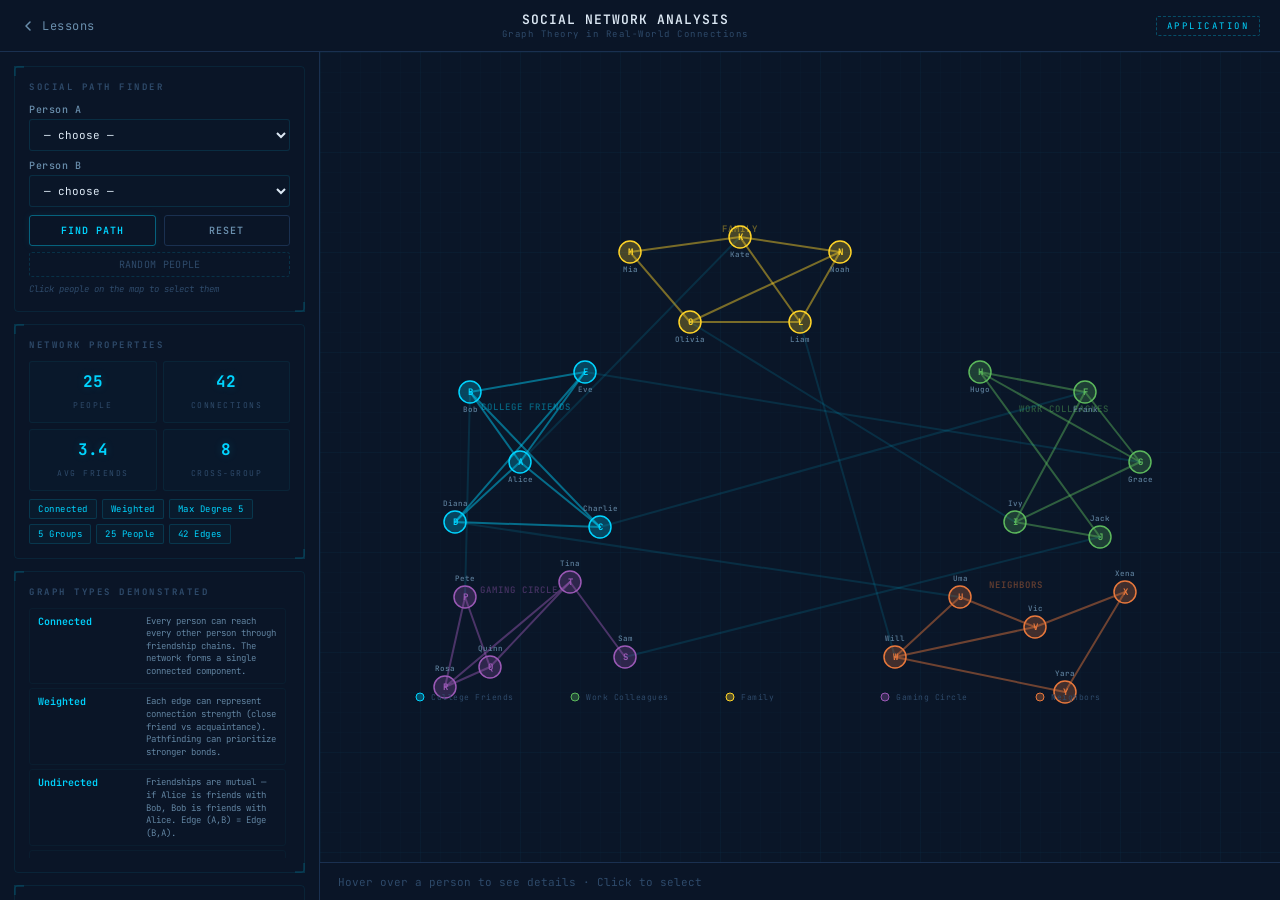
==== commit 2aa9d10d: "updated layout and application" ====
--- a/application.html
+++ b/application.html
@@ -26,6 +26,7 @@
         <div class="app-body">
             <aside class="sidebar-panel" id="sidebarPanel">
 
+                <!-- Route Finder -->
                 <div class="control-card">
                     <h3 class="card-heading">Social Path Finder</h3>
                     <div class="select-row">
@@ -44,30 +45,67 @@
                     <p class="hint-text">Click people on the map to select them</p>
                 </div>
 
+                <!-- Path Result -->
                 <div class="control-card" id="pathCard" style="display:none;">
                     <h3 class="card-heading">Connection Path</h3>
                     <div id="pathOutput"></div>
                 </div>
 
+                <!-- Person Profile -->
                 <div class="control-card" id="profileCard" style="display:none;">
                     <h3 class="card-heading">Profile</h3>
                     <div id="profileOutput"></div>
                 </div>
 
+                <!-- Suggestions -->
                 <div class="control-card" id="suggestCard" style="display:none;">
                     <h3 class="card-heading">People You May Know</h3>
                     <div id="suggestOutput"></div>
                 </div>
 
+                <!-- Network Properties -->
                 <div class="control-card">
                     <h3 class="card-heading">Network Properties</h3>
                     <div class="props-grid" id="propsGrid"></div>
                     <div class="detected-props" id="detectedProps"></div>
                 </div>
 
+                <!-- Graph Types -->
                 <div class="control-card">
                     <h3 class="card-heading">Graph Types Demonstrated</h3>
                     <div class="graph-types-list" id="graphTypesList"></div>
+                </div>
+
+                <!-- References -->
+                <div class="control-card">
+                    <h3 class="card-heading">References</h3>
+                    <div class="references-list">
+                        <div class="ref-item">
+                            <span class="ref-author">Watts, D. J., &amp; Strogatz, S. H. (1998)</span>
+                            <span class="ref-title">Collective dynamics of 'small-world' networks</span>
+                            <span class="ref-publisher">Nature, 393(6684), 440–442</span>
+                        </div>
+                        <div class="ref-item">
+                            <span class="ref-author">Milgram, S. (1967)</span>
+                            <span class="ref-title">The small world problem</span>
+                            <span class="ref-publisher">Psychology Today, 1(1), 61–67</span>
+                        </div>
+                        <div class="ref-item">
+                            <span class="ref-author">Goldenberg, D. (2021)</span>
+                            <span class="ref-title">Social Network Analysis: From Graph Theory to Applications with Python</span>
+                            <span class="ref-publisher">arXiv preprint, arXiv:2102.03245</span>
+                        </div>
+                        <div class="ref-item">
+                            <span class="ref-author">Borgatti, S. P., Everett, M. G., &amp; Johnson, J. C. (2024)</span>
+                            <span class="ref-title">Analyzing Social Networks</span>
+                            <span class="ref-publisher">SAGE Publications Ltd</span>
+                        </div>
+                        <div class="ref-item">
+                            <span class="ref-author">Wasserman, S., &amp; Faust, K. (2012)</span>
+                            <span class="ref-title">Social Network Analysis: Methods and Applications</span>
+                            <span class="ref-publisher">Cambridge University Press</span>
+                        </div>
+                    </div>
                 </div>
 
             </aside>
@@ -78,11 +116,17 @@
                         <defs>
                             <filter id="glow">
                                 <feGaussianBlur stdDeviation="3" result="blur"/>
-                                <feMerge><feMergeNode in="blur"/><feMergeNode in="SourceGraphic"/></feMerge>
+                                <feMerge>
+                                    <feMergeNode in="blur"/>
+                                    <feMergeNode in="SourceGraphic"/>
+                                </feMerge>
                             </filter>
                             <filter id="nodeGlow">
                                 <feGaussianBlur stdDeviation="4" result="blur"/>
-                                <feMerge><feMergeNode in="blur"/><feMergeNode in="SourceGraphic"/></feMerge>
+                                <feMerge>
+                                    <feMergeNode in="blur"/>
+                                    <feMergeNode in="SourceGraphic"/>
+                                </feMerge>
                             </filter>
                         </defs>
                         <g id="groupLabelsG"></g>
--- a/application.css
+++ b/application.css
@@ -251,4 +251,18 @@
 }
 @media (max-width:600px) {
     .btn-row { flex-direction:column; }
-}+}
+
+/* ─── REFERENCES ─── */
+.references-list { display:flex; flex-direction:column; gap:5px; }
+.ref-item {
+    background:rgba(0,212,255,0.02);
+    border:1px solid rgba(0,212,255,0.06);
+    border-radius:3px; padding:8px 10px;
+    display:flex; flex-direction:column; gap:2px;
+    transition:border-color .2s;
+}
+.ref-item:hover { border-color:rgba(0,212,255,0.2); }
+.ref-author { font-size:9px; color:var(--accent); font-weight:500; letter-spacing:.3px; }
+.ref-title { font-size:10px; font-weight:600; color:var(--text-primary); font-style:italic; }
+.ref-publisher { font-size:9px; color:var(--text-muted); }
